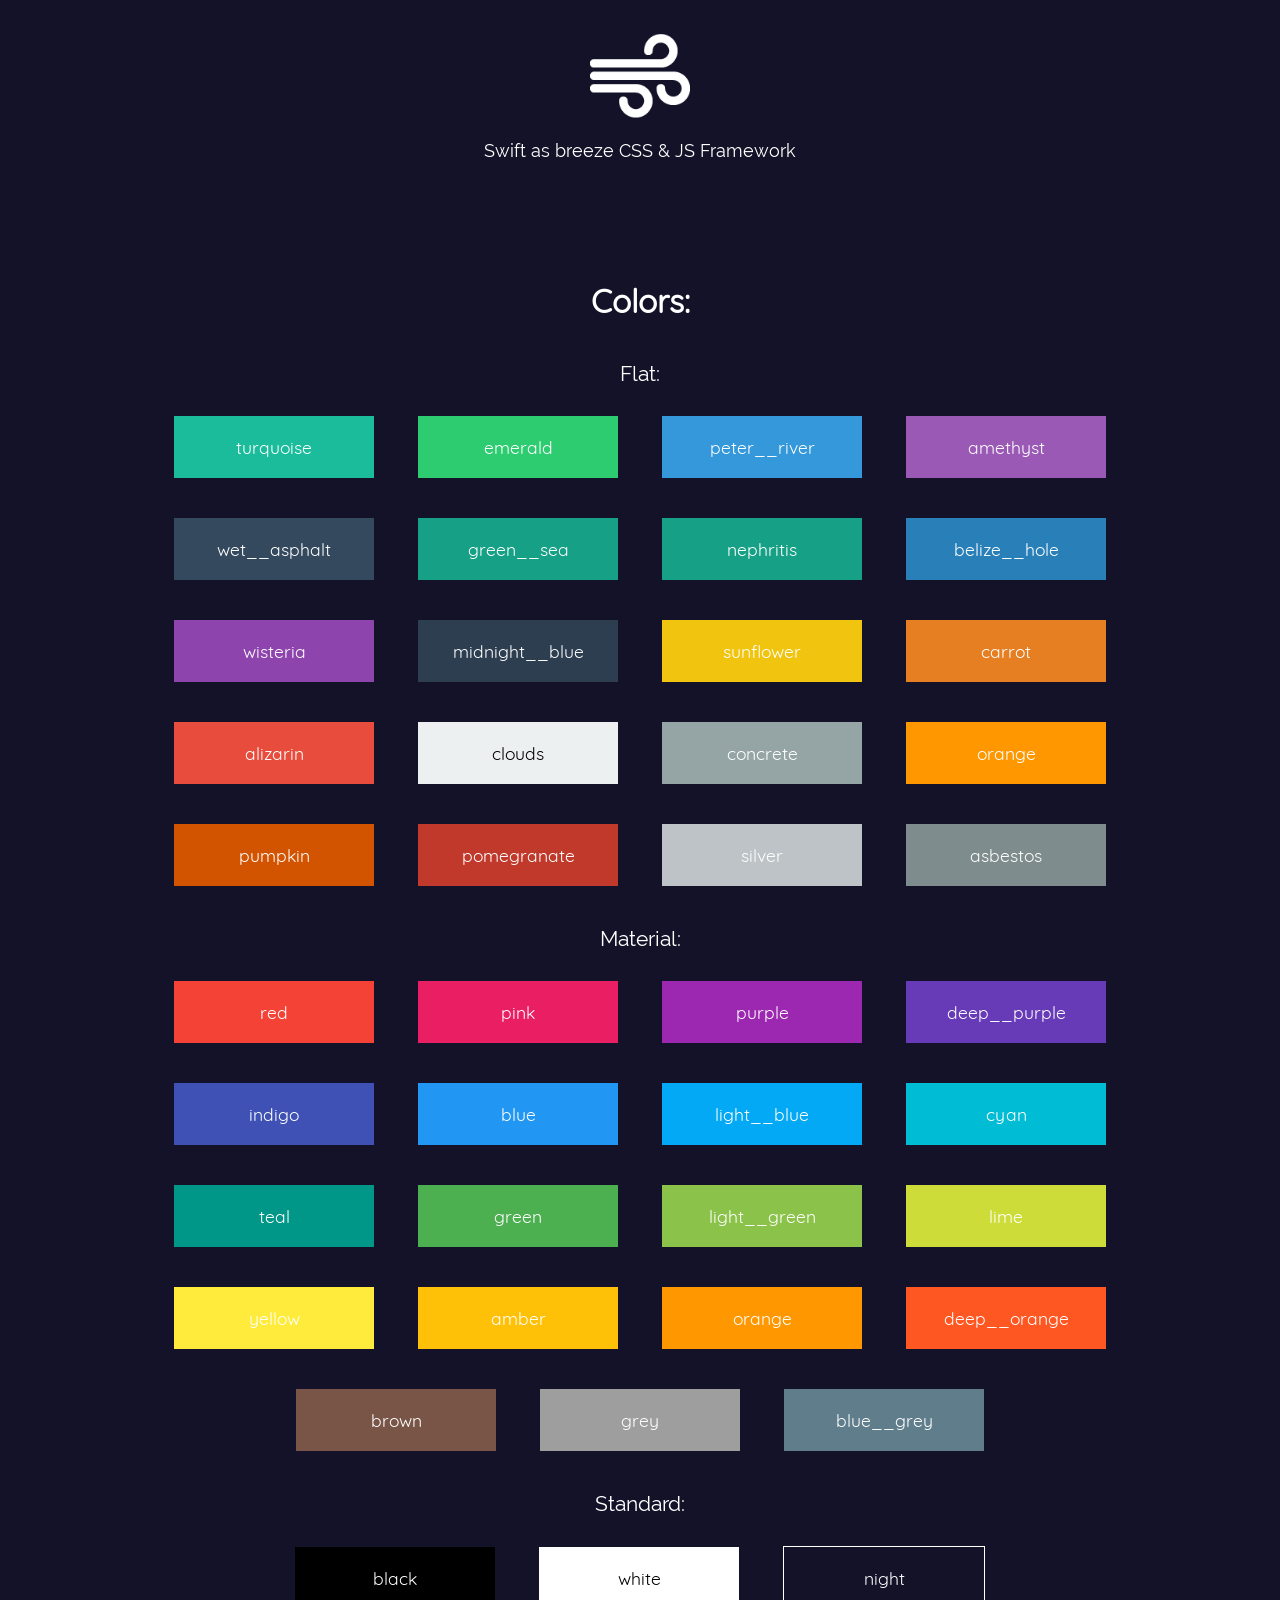
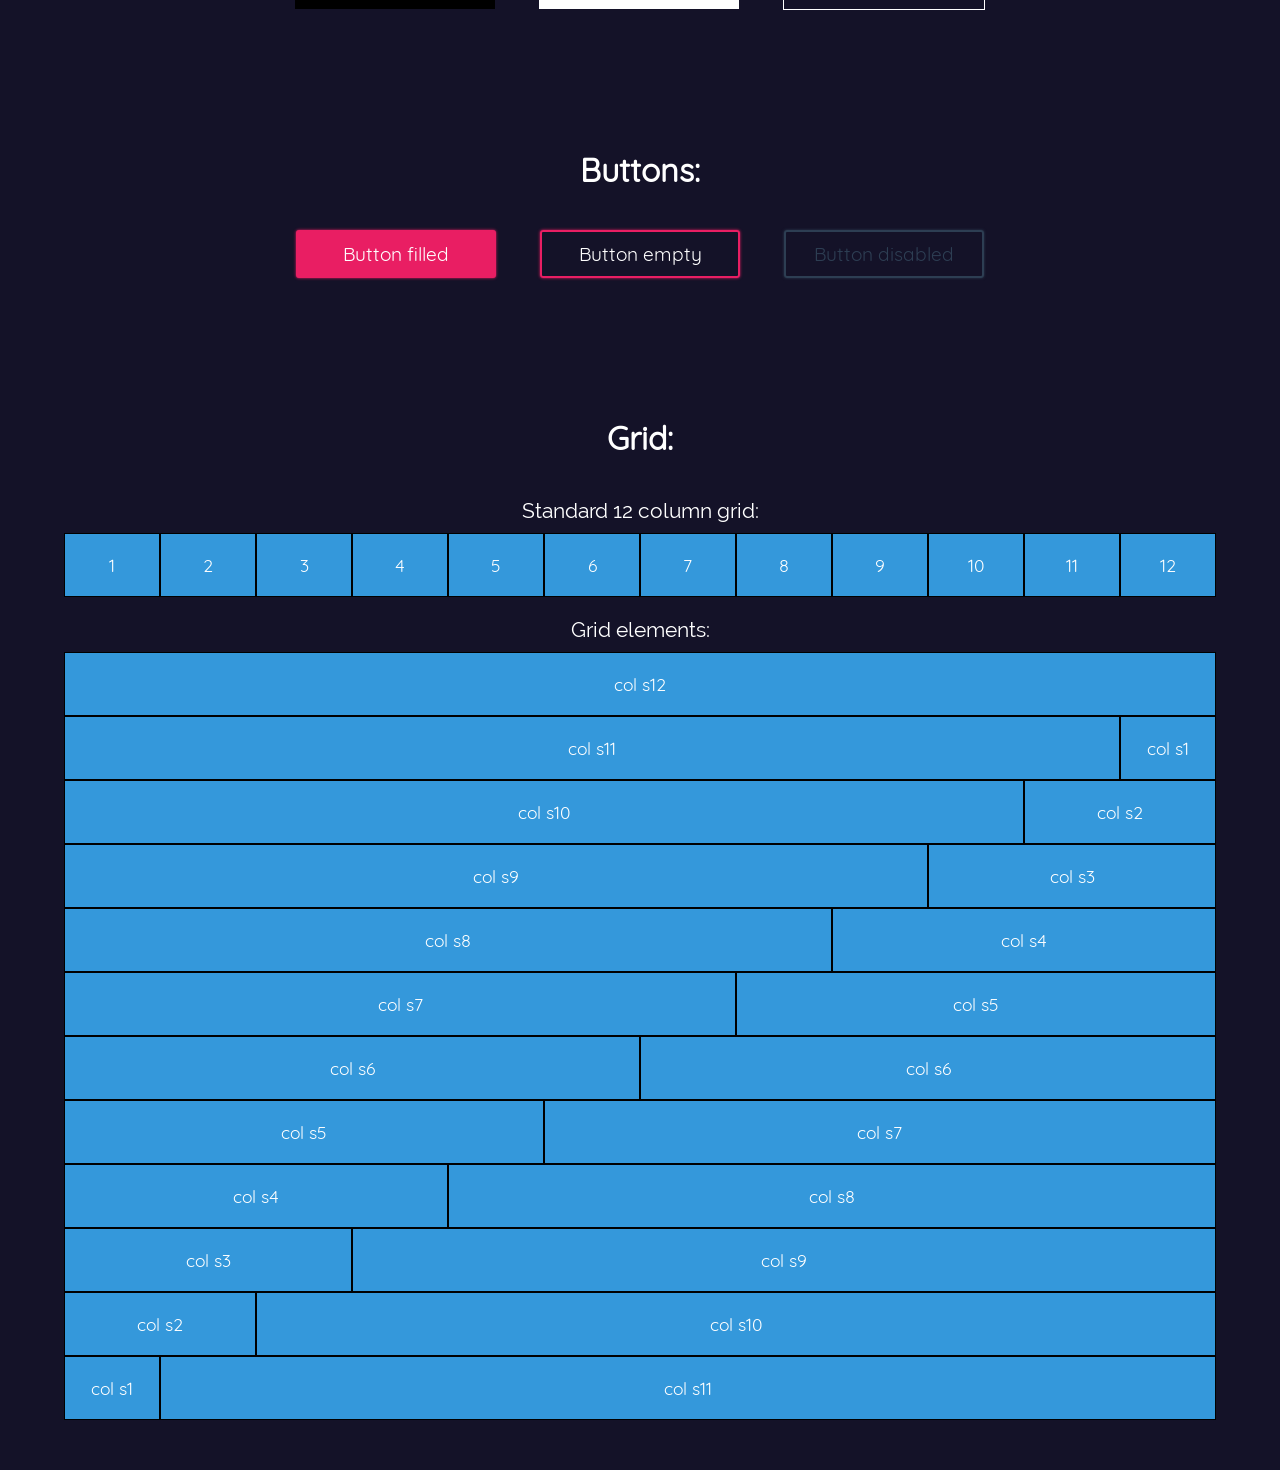
==== index.html @ bb144172 "#24 GH Pahe fix 3" ====
<html lang="pl">
    <head>
        <title>Breeze CSS Framework</title>
        <meta charset="utf-8"/>
        <link rel="stylesheet" href="main.css">
        <meta name="viewport" content="width=device-width, initial-scale=1.0"/>
        
        <link rel="shortcut icon" type="image/png" href="breeze.png"/>
	</head>
    <body>
        <div class="container__small">
            <img src="breeze.png">
            <!-- <h2>Breeze</h2> -->
            <h3>Swift as breeze CSS & JS Framework</h3>
        </div>

        <div class="container__wide">
            <h1>Colors:</h1>

            <h2>Flat:</h2>
            <div class="container__inline turquoise"><p>turquoise</p></div>
            <div class="container__inline emerald"><p>emerald</p></div>
            <div class="container__inline peter__river"><p>peter__river</p></div>
            <div class="container__inline amethyst"><p>amethyst</p></div>
            <div class="container__inline wet__asphalt"><p>wet__asphalt</p></div>
            <div class="container__inline green__sea"><p>green__sea</p></div>
            <div class="container__inline nephritis"><p>nephritis</p></div>
            <div class="container__inline belize__hole"><p>belize__hole</p></div>
            <div class="container__inline wisteria"><p>wisteria</p></div>
            <div class="container__inline midnight__blue"><p>midnight__blue</p></div>
            <div class="container__inline sunflower"><p>sunflower</p></div>
            <div class="container__inline carrot"><p>carrot</p></div>
            <div class="container__inline alizarin"><p>alizarin</p></div>
            <div class="container__inline clouds"><p>clouds</p></div>
            <div class="container__inline concrete"><p>concrete</p></div>
            <div class="container__inline orange"><p>orange</p></div>
            <div class="container__inline pumpkin"><p>pumpkin</p></div>
            <div class="container__inline pomegranate"><p>pomegranate</p></div>
            <div class="container__inline silver"><p>silver</p></div>
            <div class="container__inline asbestos"><p>asbestos</p></div>

            <h2>Material:</h2>
            <div class="container__inline red"><p>red</p></div>
            <div class="container__inline pink"><p>pink</p></div>
            <div class="container__inline purple"><p>purple</p></div>
            <div class="container__inline deep__purple"><p>deep__purple</p></div>
            <div class="container__inline indigo"><p>indigo</p></div>
            <div class="container__inline blue"><p>blue</p></div>
            <div class="container__inline light__blue"><p>light__blue</p></div>
            <div class="container__inline cyan"><p>cyan</p></div>
            <div class="container__inline teal"><p>teal</p></div>
            <div class="container__inline green"><p>green</p></div>
            <div class="container__inline light__green"><p>light__green</p></div>
            <div class="container__inline lime"><p>lime</p></div>
            <div class="container__inline yellow"><p>yellow</p></div>
            <div class="container__inline amber"><p>amber</p></div>
            <div class="container__inline orange"><p>orange</p></div>
            <div class="container__inline deep__orange"><p>deep__orange</p></div>
            <div class="container__inline brown"><p>brown</p></div>
            <div class="container__inline grey"><p>grey</p></div>
            <div class="container__inline blue__grey"><p>blue__grey</p></div>

            <h2>Standard:</h2>
            <div class="container__inline black"><p>black</p></div>
            <div class="container__inline white"><p>white</p></div>
            <div class="container__inline night"><p>night</p></div>
        </div>

        <div class="container__wide">
            <h1>Buttons:</h1>

            <div class="container__inline"><a class="button filled">Button filled</a></div>
            <div class="container__inline"><a class="button empty">Button empty</a></div>
            <div class="container__inline"><a class="button disabled">Button disabled</a></div>
        </div>

        <div class="container__wide">
            <h1>Grid:</h1>

            <h2>Standard 12 column grid:</h2>

            <div class="grid row">
                <div class="col s1"><p>1</p></div>
                <div class="col s1"><p>2</p></div>
                <div class="col s1"><p>3</p></div>
                <div class="col s1"><p>4</p></div>
                <div class="col s1"><p>5</p></div>
                <div class="col s1"><p>6</p></div>
                <div class="col s1"><p>7</p></div>
                <div class="col s1"><p>8</p></div>
                <div class="col s1"><p>9</p></div>
                <div class="col s1"><p>10</p></div>
                <div class="col s1"><p>11</p></div>
                <div class="col s1"><p>12</p></div>
            </div>

            <h2>Grid elements:</h2>
            <div class="grid row">
                <div class="col s12"><p>col s12</p></div>
            </div>
            <div class="grid row">
                <div class="col s11"><p>col s11</p></div>
                <div class="col s1"><p>col s1</p></div>
            </div>
            <div class="grid row">
                <div class="col s10"><p>col s10</p></div>
                <div class="col s2"><p>col s2</p></div>
            </div>
            <div class="grid row">
                <div class="col s9"><p>col s9</p></div>
                <div class="col s3"><p>col s3</p></div>
            </div>
            <div class="grid row">
                <div class="col s8"><p>col s8</p></div>
                <div class="col s4"><p>col s4</p></div>
            </div>
            <div class="grid row">
                <div class="col s7"><p>col s7</p></div>
                <div class="col s5"><p>col s5</p></div>
            </div>
            <div class="grid row">
                <div class="col s6"><p>col s6</p></div>
                <div class="col s6"><p>col s6</p></div>
            </div>
            <div class="grid row">
                <div class="col s5"><p>col s5</p></div>
                <div class="col s7"><p>col s7</p></div>
            </div>
            <div class="grid row">
                <div class="col s4"><p>col s4</p></div>
                <div class="col s8"><p>col s8</p></div>
            </div>
            <div class="grid row">
                <div class="col s3"><p>col s3</p></div>
                <div class="col s9"><p>col s9</p></div>
            </div>
            <div class="grid row">
                <div class="col s2"><p>col s2</p></div>
                <div class="col s10"><p>col s10</p></div>
            </div>
            <div class="grid row">
                <div class="col s1"><p>col s1</p></div>
                <div class="col s11"><p>col s11</p></div>
            </div>
        </div>
    </body>
</html>
---- main.css ----
*{top:0;left:0;margin:0;padding:0}.turquoise{background-color:#1abc9c !important}.emerald{background-color:#2ecc71 !important}.peter__river{background-color:#3498db !important}.amethyst{background-color:#9b59b6 !important}.wet__asphalt{background-color:#34495e !important}.green__sea{background-color:#16a085 !important}.nephritis{background-color:#16a085 !important}.belize__hole{background-color:#2980b9 !important}.wisteria{background-color:#8e44ad !important}.midnight__blue{background-color:#2c3e50 !important}.sunflower{background-color:#f1c40f !important}.carrot{background-color:#e67e22 !important}.alizarin{background-color:#e74c3c !important}.clouds{background-color:#ecf0f1 !important}.concrete{background-color:#95a5a6 !important}.orange{background-color:#f39c12 !important}.pumpkin{background-color:#d35400 !important}.pomegranate{background-color:#c0392b !important}.silver{background-color:#bdc3c7 !important}.asbestos{background-color:#7f8c8d !important}.red{background-color:#f44336 !important}.pink{background-color:#E91E63 !important}.purple{background-color:#9C27B0 !important}.deep__purple{background-color:#673AB7 !important}.indigo{background-color:#3F51B5 !important}.blue{background-color:#2196F3 !important}.light__blue{background-color:#03A9F4 !important}.cyan{background-color:#00BCD4 !important}.teal{background-color:#009688 !important}.green{background-color:#4CAF50 !important}.light__green{background-color:#8BC34A !important}.lime{background-color:#CDDC39 !important}.yellow{background-color:#FFEB3B !important}.amber{background-color:#FFC107 !important}.orange{background-color:#FF9800 !important}.deep__orange{background-color:#FF5722 !important}.brown{background-color:#795548 !important}.grey{background-color:#9E9E9E !important}.blue__grey{background-color:#607D8B !important}.black{background-color:#000 !important}.white{background-color:#fff !important}.night{background-color:#141228 !important}@font-face{font-family:'Raleway';src:url("../fonts/Raleway-Regular.ttf") format("truetype");font-weight:normal;font-style:normal}@font-face{font-family:'Quicksand';src:url("../fonts/Quicksand-Regular.ttf") format("truetype");font-weight:normal;font-style:normal}.button{display:block;width:auto;padding:10px 25px;color:#fff;border-radius:3px;font-size:1.2em;text-decoration:none;transition:.3s ease-in-out}.filled{border:2px solid #E91E63;box-shadow:0 0 3px #E91E63;background-color:#E91E63;color:#fff}.filled:hover{transition:.3s ease-in-out;background-color:transparent;cursor:pointer}.empty{border:2px solid #E91E63;box-shadow:0 0 3px #E91E63;background-color:transparent}.empty:hover{transition:.3s ease-in-out;color:#fff;background-color:#E91E63;cursor:pointer}.disabled{color:#34495e;box-shadow:0 0 3px #34495e;border:2px solid #34495e;cursor:default;opacity:.8}input[type="text"]{font-family:'Quicksand', sans-serif;font-size:1em;width:45%;height:50px;border:2px solid #cfd9db;border-radius:7px;padding:12px 20px;margin-bottom:15px;float:left}input[type="email"]{font-family:'Quicksand', sans-serif;font-size:1em;width:52%;height:50px;border:2px solid #cfd9db;border-radius:7px;padding:12px 20px;margin-bottom:15px;float:right}input[type="submit"]{width:30%;height:45px;font-family:'Pacifico', cursive;font-size:1em;font-weight:100;background-color:#ECEFF1;border:2px solid #cfd9db;cursor:pointer;-webkit-border-radius:7px;border-radius:7px;margin-top:30px;color:#000;transition:all .5s}input[type="submit"]:hover,input[type="submit"]:focus{transition:all .5s;background-color:#000;color:#fff;border:2px solid #000;box-shadow:5px 5px 5px #d3d3d3}textarea{font-family:'Quicksand', sans-serif;font-size:1em;width:100%;height:250px;border:2px solid #cfd9db;border-radius:7px;resize:vertical;padding:12px 20px}input[type="text"]{font-family:'Quicksand', sans-serif;font-size:1em;width:45%;height:50px;border:2px solid #cfd9db;border-radius:7px;padding:12px 20px;margin-bottom:15px;float:left}input[type="email"]{font-family:'Quicksand', sans-serif;font-size:1em;width:52%;height:50px;border:2px solid #cfd9db;border-radius:7px;padding:12px 20px;margin-bottom:15px;float:right}input[type="submit"]{width:30%;height:45px;font-family:'Pacifico', cursive;font-size:1em;font-weight:100;background-color:#ECEFF1;border:2px solid #cfd9db;cursor:pointer;-webkit-border-radius:7px;border-radius:7px;margin-top:30px;color:#000;transition:all .5s}input[type="submit"]:hover,input[type="submit"]:focus{transition:all .5s;background-color:#000;color:#fff;border:2px solid #000;box-shadow:5px 5px 5px #d3d3d3}textarea{font-family:'Quicksand', sans-serif;font-size:1em;width:100%;height:250px;border:2px solid #cfd9db;border-radius:7px;resize:vertical;padding:12px 20px}h1{font-family:"Quicksand",sans-serif;text-align:center !important;padding:70px 0 20px 0;color:#fff}h1.left{text-align:left}h1.right{text-align:right}.grid{width:100%;margin-left:auto;margin-right:auto;height:auto;display:flex;justify-content:center;flex-wrap:nowrap;align-items:center;overflow:hidden}.grid.row{flex-direction:row}.grid.column{flex-direction:column}.col{background-color:#3498db}.col.s12{width:99.99%}.col.s11{width:91.6666%}.col.s10{width:83.3333%}.col.s9{width:75%}.col.s8{width:66.6666%}.col.s7{width:58.3333%}.col.s6{width:50%}.col.s5{width:41.6666%}.col.s4{width:33.3333%}.col.s3{width:25%}.col.s2{width:16.6666%}.col.s1{width:8.3333%}.center-hor{justify-content:center}.center-ver{align-items:center}.container__wide{width:90%;height:auto;margin:50px auto 50px auto;text-align:center}.container__medium{width:60%;height:auto;margin-left:auto;margin-right:auto}.container__small{width:30%;height:auto;margin:30px auto 30px auto}body{background-color:#141228}h2{font-family:"Raleway",sans-serif;font-size:1.3em;text-align:center;font-weight:100;color:#fff;padding-top:20px;padding-bottom:10px}h3{font-family:"Raleway",sans-serif;font-size:1.1em;text-align:center;font-weight:100;color:#fff;padding-top:10px}p{font-family:"Quicksand",sans-serif;font-size:1.1em;text-align:center;font-weight:100;color:#fff;border:1px solid #000;padding:20px}a{font-family:"Quicksand",sans-serif;font-size:1.1em;text-align:center;font-weight:100}.container__inline{display:inline-block;width:200px;margin:20px}.container__inline p{border:none}.white p,.clouds p{color:#000 !important}.night{border:1px solid #fff}img{display:block;width:100px;height:100px;margin:0 auto 0 auto}
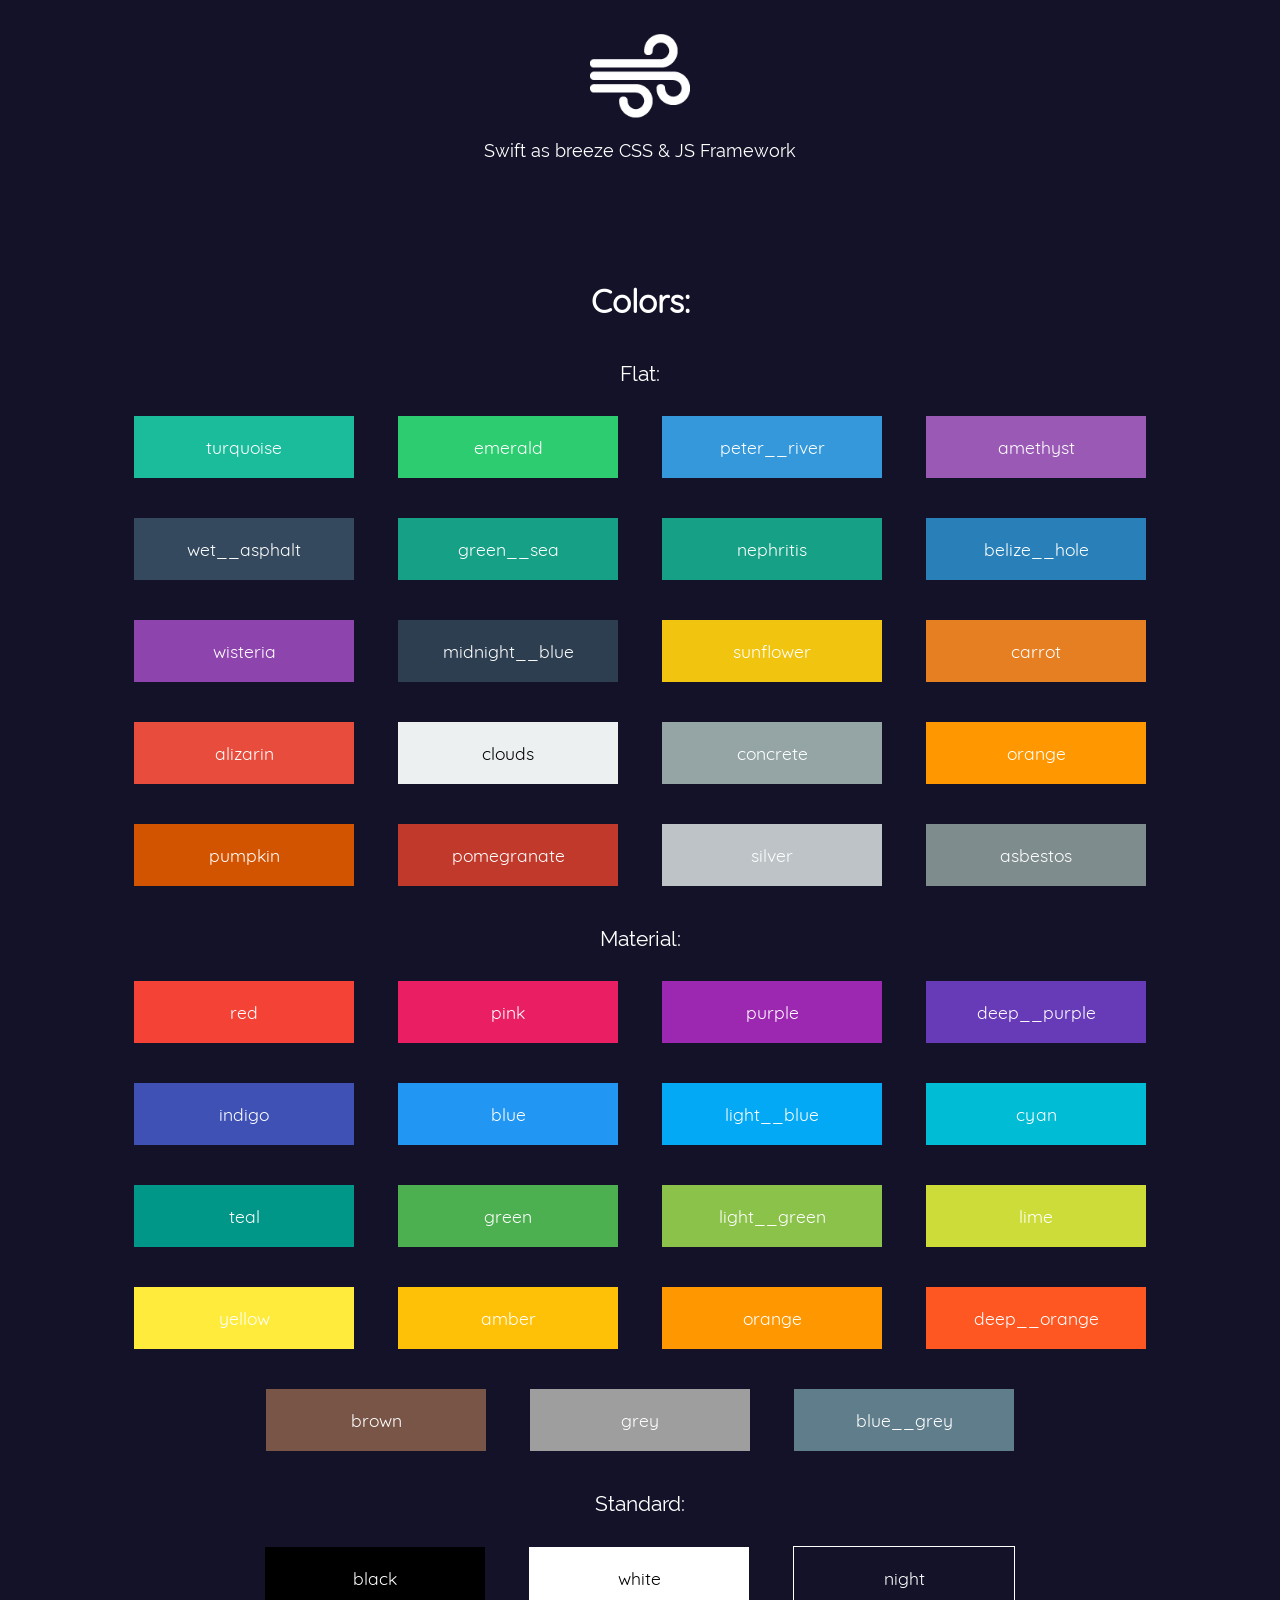
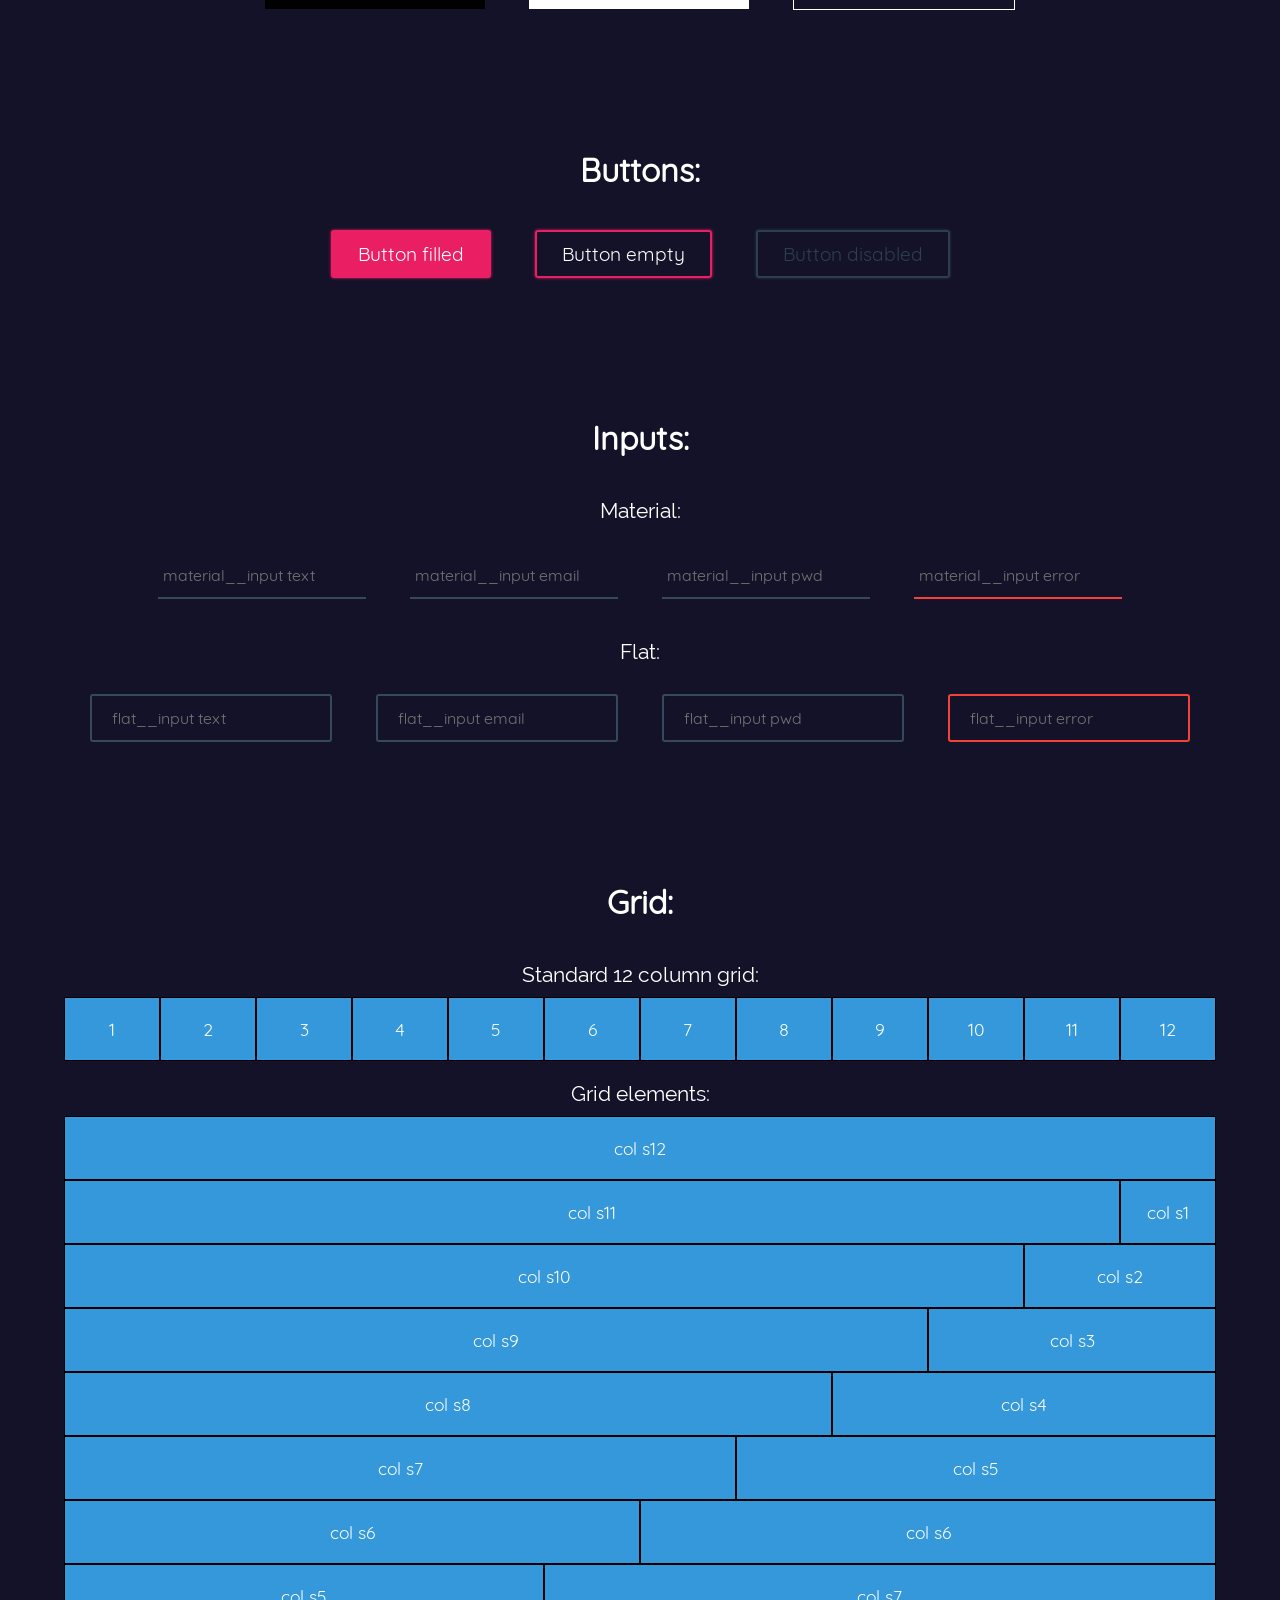
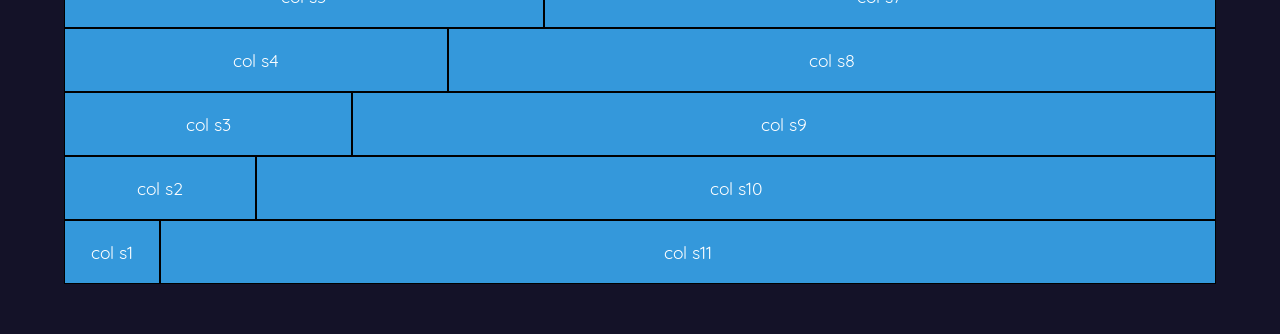
==== commit b2fb05b4: "#31 Added inputs v1" ====
--- a/index.html
+++ b/index.html
@@ -69,9 +69,27 @@
         <div class="container__wide">
             <h1>Buttons:</h1>
 
-            <div class="container__inline"><a class="button filled">Button filled</a></div>
-            <div class="container__inline"><a class="button empty">Button empty</a></div>
-            <div class="container__inline"><a class="button disabled">Button disabled</a></div>
+            <div class="container__inline auto"><a class="button filled">Button filled</a></div>
+            <div class="container__inline auto"><a class="button empty">Button empty</a></div>
+            <div class="container__inline auto"><a class="button disabled">Button disabled</a></div>
+        </div>
+
+        <div class="container__wide">
+            <h1>Inputs:</h1>
+
+            <h2>Material:</h2>
+            <div class="container__inline auto"><input type="text" class="material__input" placeholder="material__input text"></div>
+            <div class="container__inline auto"><input type="email" class="material__input" placeholder="material__input email"></div>
+            <div class="container__inline auto"><input type="password" class="material__input" placeholder="material__input pwd"></div>
+
+            <div class="container__inline auto"><input type="text" class="material__input input__error" placeholder="material__input error"></div>
+
+            <h2>Flat:</h2>
+            <div class="container__inline auto"><input type="text" class="flat__input" placeholder="flat__input text"></div>
+            <div class="container__inline auto"><input type="email" class="flat__input" placeholder="flat__input email"></div>
+            <div class="container__inline auto"><input type="password" class="flat__input" placeholder="flat__input pwd"></div>
+
+            <div class="container__inline auto"><input type="text" class="flat__input input__error" placeholder="flat__input error"></div>
         </div>
 
         <div class="container__wide">
--- a/main.css
+++ b/main.css
@@ -1 +1 @@
-*{top:0;left:0;margin:0;padding:0}.turquoise{background-color:#1abc9c !important}.emerald{background-color:#2ecc71 !important}.peter__river{background-color:#3498db !important}.amethyst{background-color:#9b59b6 !important}.wet__asphalt{background-color:#34495e !important}.green__sea{background-color:#16a085 !important}.nephritis{background-color:#16a085 !important}.belize__hole{background-color:#2980b9 !important}.wisteria{background-color:#8e44ad !important}.midnight__blue{background-color:#2c3e50 !important}.sunflower{background-color:#f1c40f !important}.carrot{background-color:#e67e22 !important}.alizarin{background-color:#e74c3c !important}.clouds{background-color:#ecf0f1 !important}.concrete{background-color:#95a5a6 !important}.orange{background-color:#f39c12 !important}.pumpkin{background-color:#d35400 !important}.pomegranate{background-color:#c0392b !important}.silver{background-color:#bdc3c7 !important}.asbestos{background-color:#7f8c8d !important}.red{background-color:#f44336 !important}.pink{background-color:#E91E63 !important}.purple{background-color:#9C27B0 !important}.deep__purple{background-color:#673AB7 !important}.indigo{background-color:#3F51B5 !important}.blue{background-color:#2196F3 !important}.light__blue{background-color:#03A9F4 !important}.cyan{background-color:#00BCD4 !important}.teal{background-color:#009688 !important}.green{background-color:#4CAF50 !important}.light__green{background-color:#8BC34A !important}.lime{background-color:#CDDC39 !important}.yellow{background-color:#FFEB3B !important}.amber{background-color:#FFC107 !important}.orange{background-color:#FF9800 !important}.deep__orange{background-color:#FF5722 !important}.brown{background-color:#795548 !important}.grey{background-color:#9E9E9E !important}.blue__grey{background-color:#607D8B !important}.black{background-color:#000 !important}.white{background-color:#fff !important}.night{background-color:#141228 !important}@font-face{font-family:'Raleway';src:url("../fonts/Raleway-Regular.ttf") format("truetype");font-weight:normal;font-style:normal}@font-face{font-family:'Quicksand';src:url("../fonts/Quicksand-Regular.ttf") format("truetype");font-weight:normal;font-style:normal}.button{display:block;width:auto;padding:10px 25px;color:#fff;border-radius:3px;font-size:1.2em;text-decoration:none;transition:.3s ease-in-out}.filled{border:2px solid #E91E63;box-shadow:0 0 3px #E91E63;background-color:#E91E63;color:#fff}.filled:hover{transition:.3s ease-in-out;background-color:transparent;cursor:pointer}.empty{border:2px solid #E91E63;box-shadow:0 0 3px #E91E63;background-color:transparent}.empty:hover{transition:.3s ease-in-out;color:#fff;background-color:#E91E63;cursor:pointer}.disabled{color:#34495e;box-shadow:0 0 3px #34495e;border:2px solid #34495e;cursor:default;opacity:.8}input[type="text"]{font-family:'Quicksand', sans-serif;font-size:1em;width:45%;height:50px;border:2px solid #cfd9db;border-radius:7px;padding:12px 20px;margin-bottom:15px;float:left}input[type="email"]{font-family:'Quicksand', sans-serif;font-size:1em;width:52%;height:50px;border:2px solid #cfd9db;border-radius:7px;padding:12px 20px;margin-bottom:15px;float:right}input[type="submit"]{width:30%;height:45px;font-family:'Pacifico', cursive;font-size:1em;font-weight:100;background-color:#ECEFF1;border:2px solid #cfd9db;cursor:pointer;-webkit-border-radius:7px;border-radius:7px;margin-top:30px;color:#000;transition:all .5s}input[type="submit"]:hover,input[type="submit"]:focus{transition:all .5s;background-color:#000;color:#fff;border:2px solid #000;box-shadow:5px 5px 5px #d3d3d3}textarea{font-family:'Quicksand', sans-serif;font-size:1em;width:100%;height:250px;border:2px solid #cfd9db;border-radius:7px;resize:vertical;padding:12px 20px}input[type="text"]{font-family:'Quicksand', sans-serif;font-size:1em;width:45%;height:50px;border:2px solid #cfd9db;border-radius:7px;padding:12px 20px;margin-bottom:15px;float:left}input[type="email"]{font-family:'Quicksand', sans-serif;font-size:1em;width:52%;height:50px;border:2px solid #cfd9db;border-radius:7px;padding:12px 20px;margin-bottom:15px;float:right}input[type="submit"]{width:30%;height:45px;font-family:'Pacifico', cursive;font-size:1em;font-weight:100;background-color:#ECEFF1;border:2px solid #cfd9db;cursor:pointer;-webkit-border-radius:7px;border-radius:7px;margin-top:30px;color:#000;transition:all .5s}input[type="submit"]:hover,input[type="submit"]:focus{transition:all .5s;background-color:#000;color:#fff;border:2px solid #000;box-shadow:5px 5px 5px #d3d3d3}textarea{font-family:'Quicksand', sans-serif;font-size:1em;width:100%;height:250px;border:2px solid #cfd9db;border-radius:7px;resize:vertical;padding:12px 20px}h1{font-family:"Quicksand",sans-serif;text-align:center !important;padding:70px 0 20px 0;color:#fff}h1.left{text-align:left}h1.right{text-align:right}.grid{width:100%;margin-left:auto;margin-right:auto;height:auto;display:flex;justify-content:center;flex-wrap:nowrap;align-items:center;overflow:hidden}.grid.row{flex-direction:row}.grid.column{flex-direction:column}.col{background-color:#3498db}.col.s12{width:99.99%}.col.s11{width:91.6666%}.col.s10{width:83.3333%}.col.s9{width:75%}.col.s8{width:66.6666%}.col.s7{width:58.3333%}.col.s6{width:50%}.col.s5{width:41.6666%}.col.s4{width:33.3333%}.col.s3{width:25%}.col.s2{width:16.6666%}.col.s1{width:8.3333%}.center-hor{justify-content:center}.center-ver{align-items:center}.container__wide{width:90%;height:auto;margin:50px auto 50px auto;text-align:center}.container__medium{width:60%;height:auto;margin-left:auto;margin-right:auto}.container__small{width:30%;height:auto;margin:30px auto 30px auto}body{background-color:#141228}h2{font-family:"Raleway",sans-serif;font-size:1.3em;text-align:center;font-weight:100;color:#fff;padding-top:20px;padding-bottom:10px}h3{font-family:"Raleway",sans-serif;font-size:1.1em;text-align:center;font-weight:100;color:#fff;padding-top:10px}p{font-family:"Quicksand",sans-serif;font-size:1.1em;text-align:center;font-weight:100;color:#fff;border:1px solid #000;padding:20px}a{font-family:"Quicksand",sans-serif;font-size:1.1em;text-align:center;font-weight:100}.container__inline{display:inline-block;width:200px;margin:20px}.container__inline p{border:none}.white p,.clouds p{color:#000 !important}.night{border:1px solid #fff}img{display:block;width:100px;height:100px;margin:0 auto 0 auto}
+*{top:0;left:0;margin:0;padding:0}.turquoise{background-color:#1abc9c !important}.emerald{background-color:#2ecc71 !important}.peter__river{background-color:#3498db !important}.amethyst{background-color:#9b59b6 !important}.wet__asphalt{background-color:#34495e !important}.green__sea{background-color:#16a085 !important}.nephritis{background-color:#16a085 !important}.belize__hole{background-color:#2980b9 !important}.wisteria{background-color:#8e44ad !important}.midnight__blue{background-color:#2c3e50 !important}.sunflower{background-color:#f1c40f !important}.carrot{background-color:#e67e22 !important}.alizarin{background-color:#e74c3c !important}.clouds{background-color:#ecf0f1 !important}.concrete{background-color:#95a5a6 !important}.orange{background-color:#f39c12 !important}.pumpkin{background-color:#d35400 !important}.pomegranate{background-color:#c0392b !important}.silver{background-color:#bdc3c7 !important}.asbestos{background-color:#7f8c8d !important}.red{background-color:#f44336 !important}.pink{background-color:#E91E63 !important}.purple{background-color:#9C27B0 !important}.deep__purple{background-color:#673AB7 !important}.indigo{background-color:#3F51B5 !important}.blue{background-color:#2196F3 !important}.light__blue{background-color:#03A9F4 !important}.cyan{background-color:#00BCD4 !important}.teal{background-color:#009688 !important}.green{background-color:#4CAF50 !important}.light__green{background-color:#8BC34A !important}.lime{background-color:#CDDC39 !important}.yellow{background-color:#FFEB3B !important}.amber{background-color:#FFC107 !important}.orange{background-color:#FF9800 !important}.deep__orange{background-color:#FF5722 !important}.brown{background-color:#795548 !important}.grey{background-color:#9E9E9E !important}.blue__grey{background-color:#607D8B !important}.black{background-color:#000 !important}.white{background-color:#fff !important}.night{background-color:#141228 !important}@font-face{font-family:'Raleway';src:url("../fonts/Raleway-Regular.ttf") format("truetype");font-weight:normal;font-style:normal}@font-face{font-family:'Quicksand';src:url("../fonts/Quicksand-Regular.ttf") format("truetype");font-weight:normal;font-style:normal}.button{display:block;width:auto;padding:10px 25px;color:#fff;border-radius:3px;font-size:1.2em;text-decoration:none;transition:.3s ease-in-out}.filled{border:2px solid #E91E63;box-shadow:0 0 3px #E91E63;background-color:#E91E63;color:#fff}.filled:hover{transition:.3s ease-in-out;background-color:transparent;cursor:pointer}.empty{border:2px solid #E91E63;box-shadow:0 0 3px #E91E63;background-color:transparent}.empty:hover{transition:.3s ease-in-out;color:#fff;background-color:#E91E63;cursor:pointer}.disabled{color:#34495e;box-shadow:0 0 3px #34495e;border:2px solid #34495e;cursor:default;opacity:.8}input[type="text"]{font-family:"Quicksand",sans-serif;font-size:1em;width:auto}input[type="text"].material__input{background-color:transparent;color:#fff;border:none;border-bottom:2px solid #34495e;padding:12px 5px;transition:.3s ease-in-out}input[type="text"].material__input:focus{transition:.3s ease-in-out;border-bottom:2px solid #E91E63}input[type="text"].material__input.input__error{border-bottom:2px solid #f44336}input[type="text"].flat__input{background-color:transparent;border-radius:3px;color:#fff;border:none;border:2px solid #34495e;padding:12px 20px;transition:.3s ease-in-out}input[type="text"].flat__input:focus{transition:.3s ease-in-out;border:2px solid #E91E63}input[type="text"].flat__input.input__error{border:2px solid #f44336}input[type="email"]{font-family:"Quicksand",sans-serif;font-size:1em;width:auto}input[type="email"].material__input{background-color:transparent;color:#fff;border:none;border-bottom:2px solid #34495e;padding:12px 5px;transition:.3s ease-in-out}input[type="email"].material__input:focus{transition:.3s ease-in-out;border-bottom:2px solid #E91E63}input[type="email"].material__input.input__error{border-bottom:2px solid #f44336}input[type="email"].flat__input{background-color:transparent;border-radius:3px;color:#fff;border:none;border:2px solid #34495e;padding:12px 20px;transition:.3s ease-in-out}input[type="email"].flat__input:focus{transition:.3s ease-in-out;border:2px solid #E91E63}input[type="email"].flat__input.input__error{border:2px solid #f44336}input[type="password"]{font-family:"Quicksand",sans-serif;font-size:1em;width:auto}input[type="password"].material__input{background-color:transparent;color:#fff;border:none;border-bottom:2px solid #34495e;padding:12px 5px;transition:.3s ease-in-out}input[type="password"].material__input:focus{transition:.3s ease-in-out;border-bottom:2px solid #E91E63}input[type="password"].material__input.input__error{border-bottom:2px solid #f44336}input[type="password"].flat__input{background-color:transparent;border-radius:3px;color:#fff;border:none;border:2px solid #34495e;padding:12px 20px;transition:.3s ease-in-out}input[type="password"].flat__input:focus{transition:.3s ease-in-out;border:2px solid #E91E63}input[type="password"].flat__input.input__error{border:2px solid #f44336}textarea{font-family:'Quicksand', sans-serif;font-size:1em;width:100%;height:250px;border:2px solid #cfd9db;border-radius:7px;resize:vertical;padding:12px 20px}input[type="submit"]{width:30%;height:45px;font-family:'Pacifico', cursive;font-size:1em;font-weight:100;background-color:#ECEFF1;border:2px solid #cfd9db;cursor:pointer;-webkit-border-radius:7px;border-radius:7px;margin-top:30px;color:#000;transition:all .5s}input[type="submit"]:hover,input[type="submit"]:focus{transition:all .5s;background-color:#000;color:#fff;border:2px solid #000;box-shadow:5px 5px 5px #d3d3d3}h1{font-family:"Quicksand",sans-serif;text-align:center !important;padding:70px 0 20px 0;color:#fff}h1.left{text-align:left}h1.right{text-align:right}.grid{width:100%;margin-left:auto;margin-right:auto;height:auto;display:flex;justify-content:center;flex-wrap:nowrap;align-items:center;overflow:hidden}.grid.row{flex-direction:row}.grid.column{flex-direction:column}.col{background-color:#3498db}.col.s12{width:99.99%}.col.s11{width:91.6666%}.col.s10{width:83.3333%}.col.s9{width:75%}.col.s8{width:66.6666%}.col.s7{width:58.3333%}.col.s6{width:50%}.col.s5{width:41.6666%}.col.s4{width:33.3333%}.col.s3{width:25%}.col.s2{width:16.6666%}.col.s1{width:8.3333%}.center-hor{justify-content:center}.center-ver{align-items:center}.container__wide{width:90%;height:auto;margin:50px auto 50px auto;text-align:center}.container__medium{width:60%;height:auto;margin-left:auto;margin-right:auto}.container__small{width:30%;height:auto;margin:30px auto 30px auto}body{background-color:#141228}h2{font-family:"Raleway",sans-serif;font-size:1.3em;text-align:center;font-weight:100;color:#fff;padding-top:20px;padding-bottom:10px}h3{font-family:"Raleway",sans-serif;font-size:1.1em;text-align:center;font-weight:100;color:#fff;padding-top:10px}p{font-family:"Quicksand",sans-serif;font-size:1.1em;text-align:center;font-weight:100;color:#fff;border:1px solid #000;padding:20px}a{font-family:"Quicksand",sans-serif;font-size:1.1em;text-align:center;font-weight:100}.container__inline{display:inline-block;width:220px;margin:20px}.container__inline.auto{width:auto !important}.container__inline p{border:none}.white p,.clouds p{color:#000 !important}.night{border:1px solid #fff}img{display:block;width:100px;height:100px;margin:0 auto 0 auto}
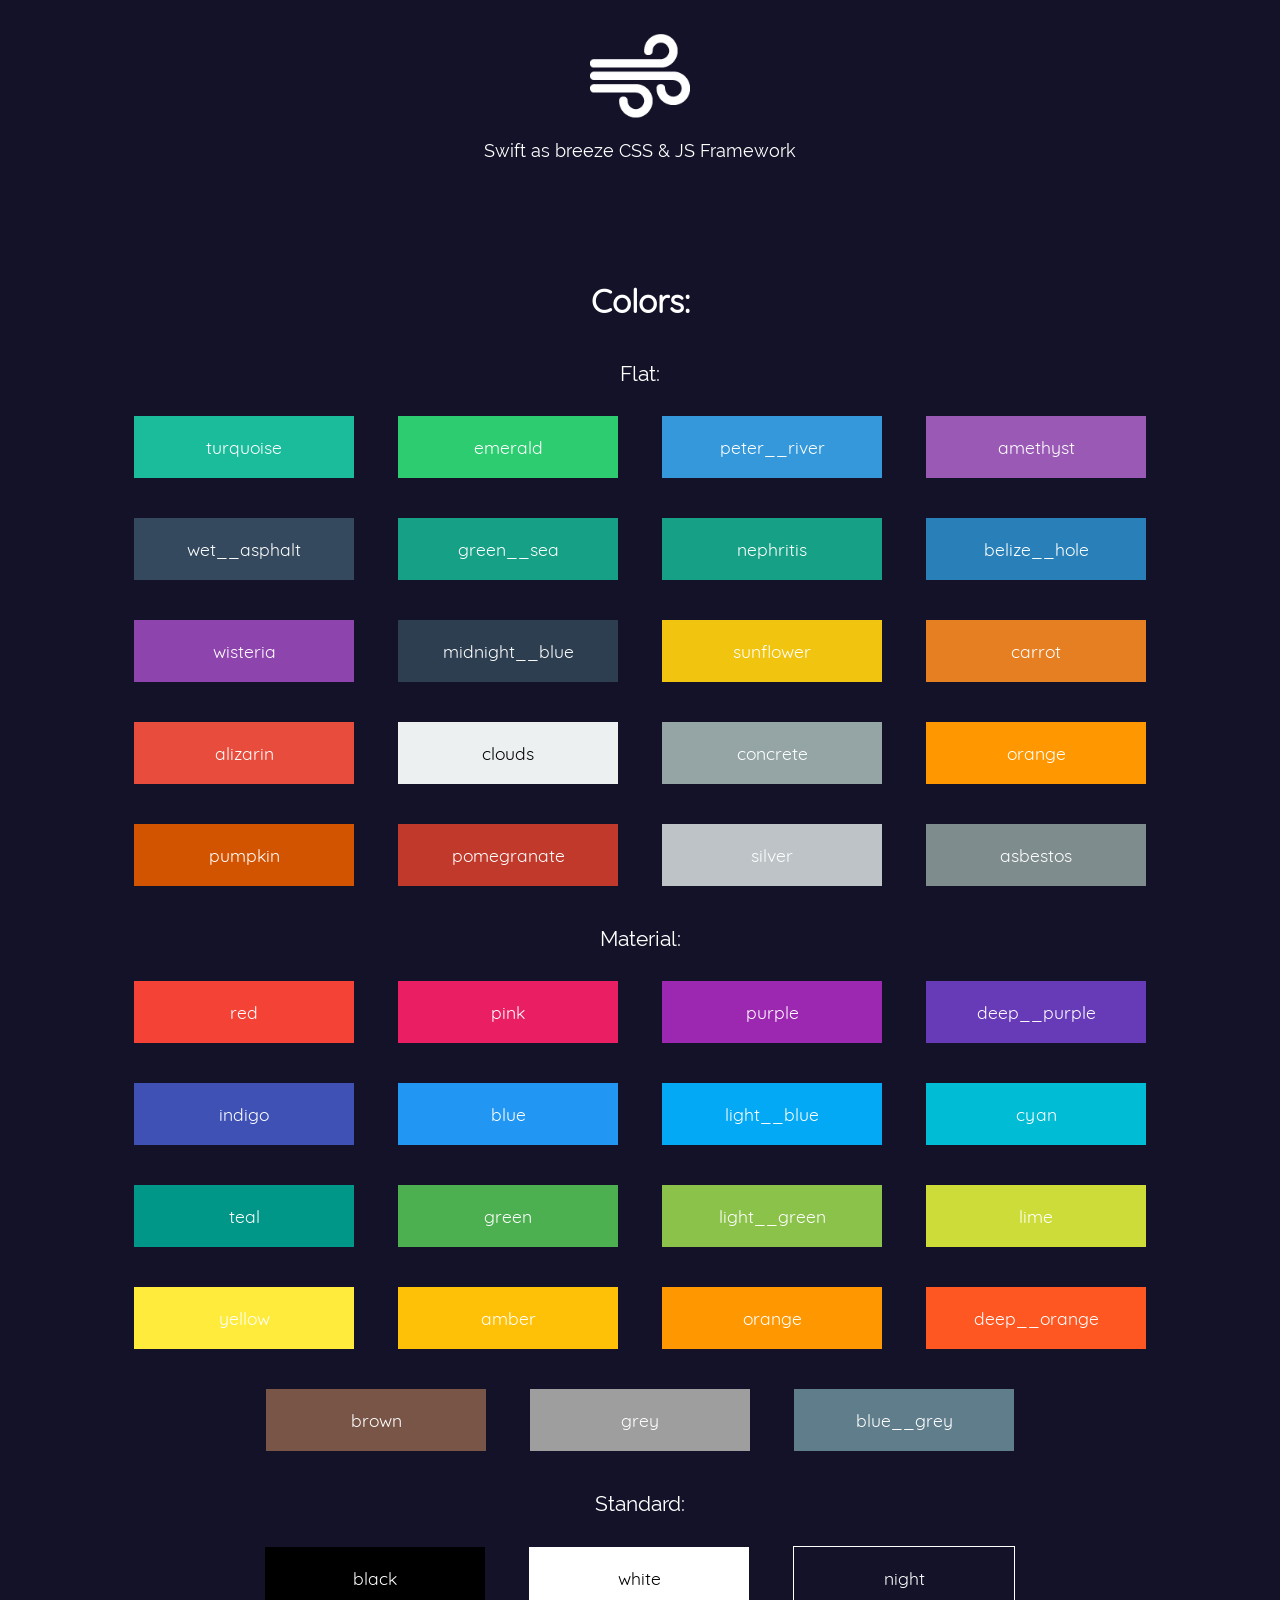
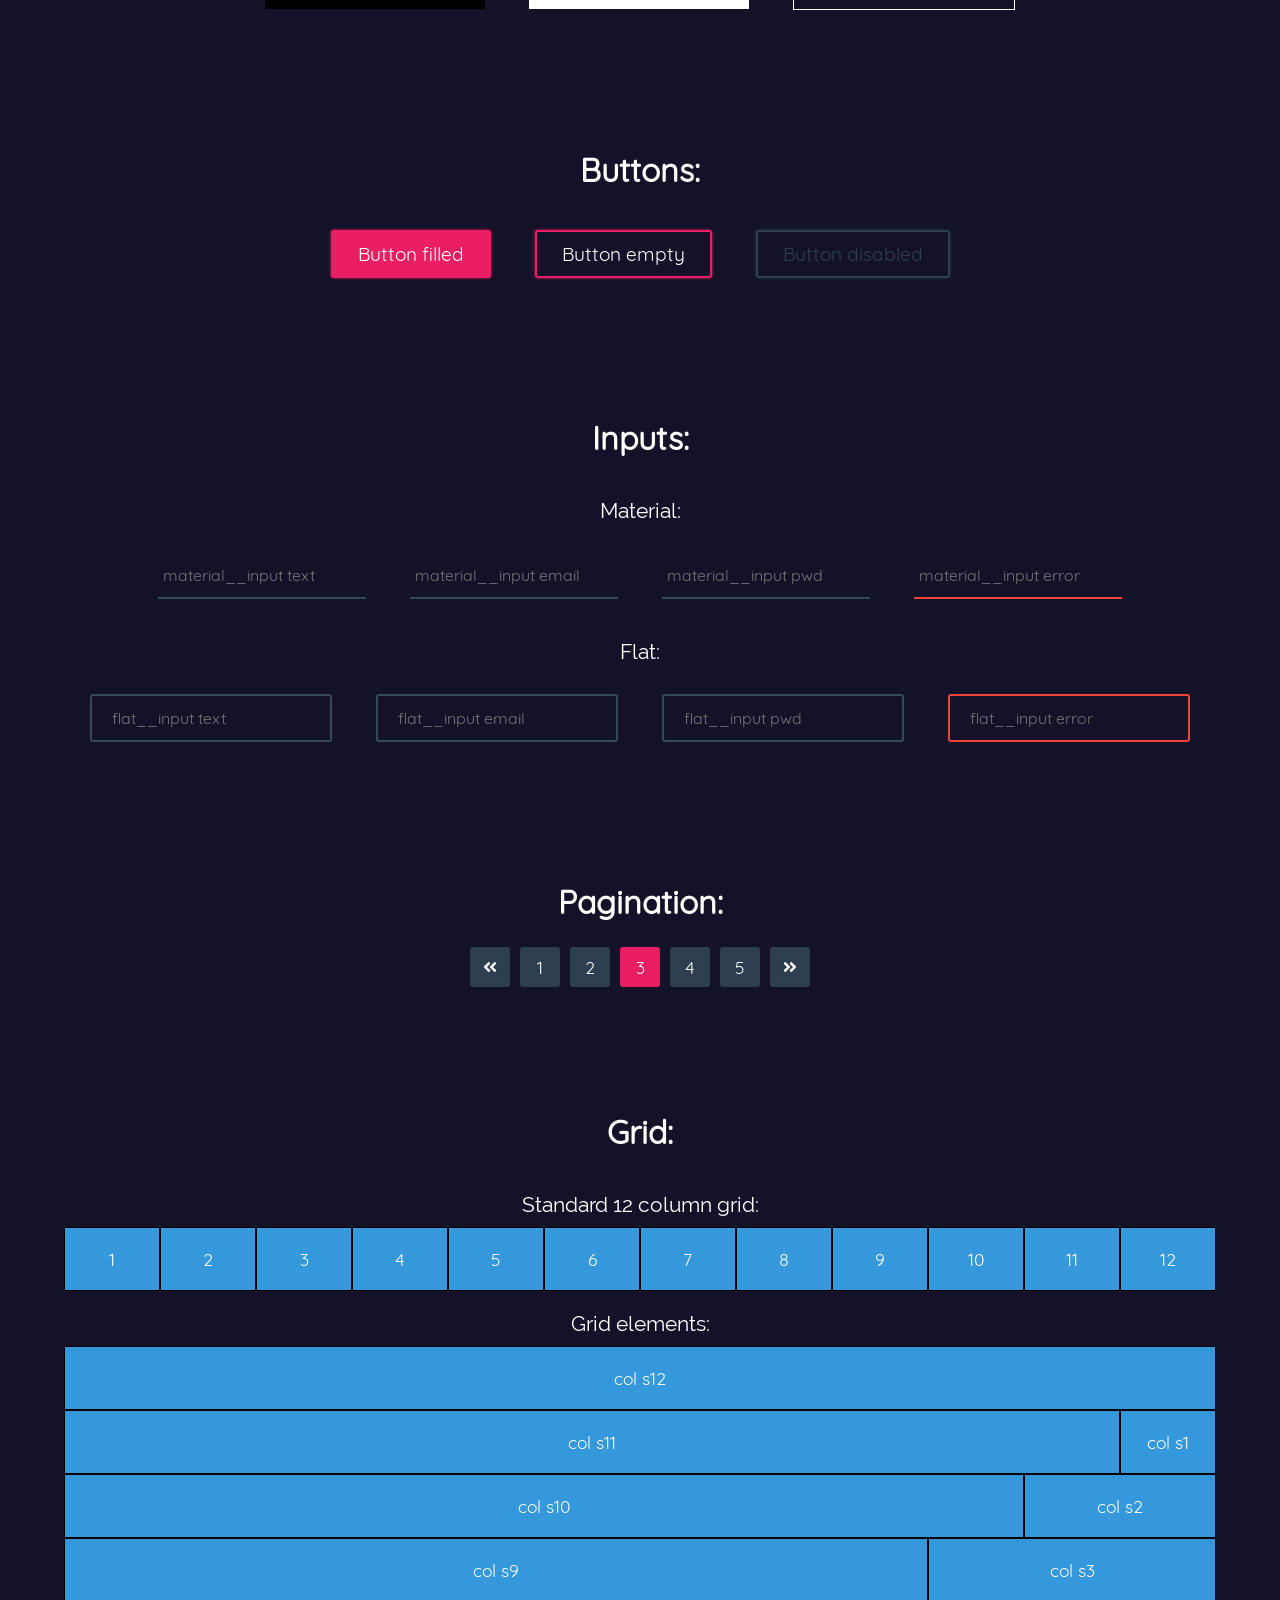
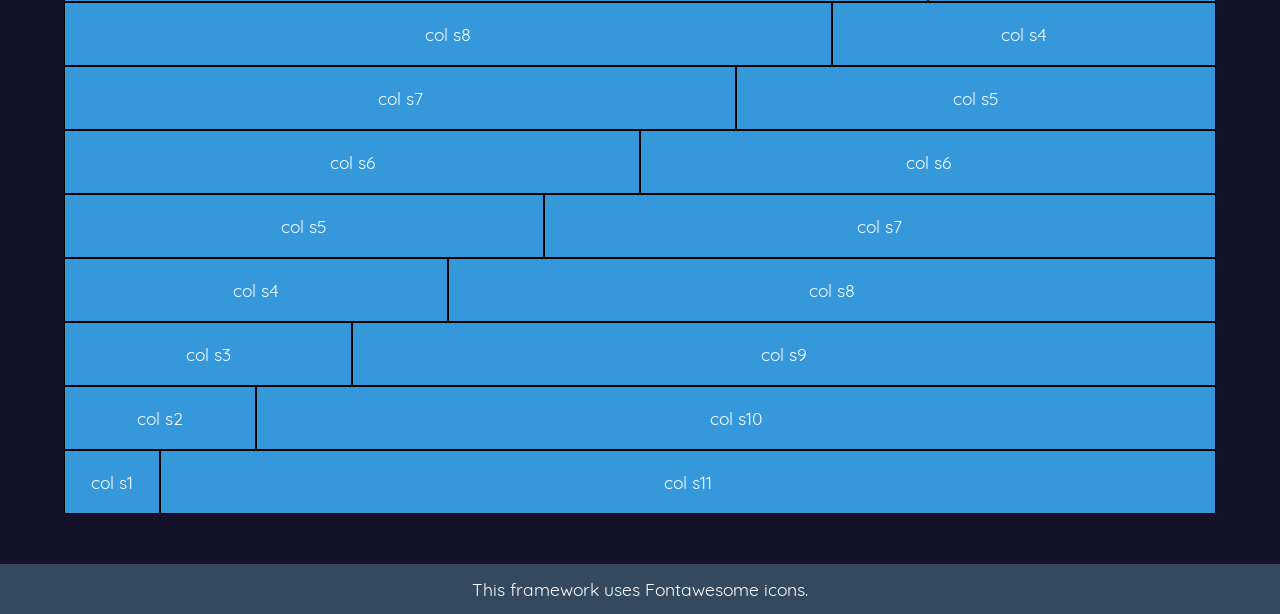
==== commit 4b8821ec: "#35 Added pagination item" ====
--- a/index.html
+++ b/index.html
@@ -5,6 +5,7 @@
         <link rel="stylesheet" href="main.css">
         <meta name="viewport" content="width=device-width, initial-scale=1.0"/>
         
+        <script defer src="scripts/fontawesome.js"></script>
         <link rel="shortcut icon" type="image/png" href="breeze.png"/>
 	</head>
     <body>
@@ -93,6 +94,34 @@
         </div>
 
         <div class="container__wide">
+            <h1>Pagination:</h1>
+
+            <div class="pagination">
+                <a class="pagination__page">
+                    <i class="fas fa-angle-double-left"></i>
+                </a>
+                <a class="pagination__page">
+                    <h4>1</h4>
+                </a>
+                <a class="pagination__page">
+                    <h4>2</h4>
+                </a>
+                <a class="pagination__page page__current">
+                    <h4>3</h4>
+                </a>
+                <a class="pagination__page">
+                    <h4>4</h4>
+                </a>
+                <a class="pagination__page">
+                    <h4>5</h4>
+                </a>
+                <a class="pagination__page">
+                    <i class="fas fa-angle-double-right"></i>
+                </a>
+            </div>
+        </div>
+
+        <div class="container__wide">
             <h1>Grid:</h1>
 
             <h2>Standard 12 column grid:</h2>
@@ -161,5 +190,9 @@
                 <div class="col s11"><p>col s11</p></div>
             </div>
         </div>
+
+        <footer>
+            <h5>This framework uses Fontawesome icons.</h5>
+        </footer>
     </body>
 </html>
--- a/main.css
+++ b/main.css
@@ -1 +1 @@
-*{top:0;left:0;margin:0;padding:0}.turquoise{background-color:#1abc9c !important}.emerald{background-color:#2ecc71 !important}.peter__river{background-color:#3498db !important}.amethyst{background-color:#9b59b6 !important}.wet__asphalt{background-color:#34495e !important}.green__sea{background-color:#16a085 !important}.nephritis{background-color:#16a085 !important}.belize__hole{background-color:#2980b9 !important}.wisteria{background-color:#8e44ad !important}.midnight__blue{background-color:#2c3e50 !important}.sunflower{background-color:#f1c40f !important}.carrot{background-color:#e67e22 !important}.alizarin{background-color:#e74c3c !important}.clouds{background-color:#ecf0f1 !important}.concrete{background-color:#95a5a6 !important}.orange{background-color:#f39c12 !important}.pumpkin{background-color:#d35400 !important}.pomegranate{background-color:#c0392b !important}.silver{background-color:#bdc3c7 !important}.asbestos{background-color:#7f8c8d !important}.red{background-color:#f44336 !important}.pink{background-color:#E91E63 !important}.purple{background-color:#9C27B0 !important}.deep__purple{background-color:#673AB7 !important}.indigo{background-color:#3F51B5 !important}.blue{background-color:#2196F3 !important}.light__blue{background-color:#03A9F4 !important}.cyan{background-color:#00BCD4 !important}.teal{background-color:#009688 !important}.green{background-color:#4CAF50 !important}.light__green{background-color:#8BC34A !important}.lime{background-color:#CDDC39 !important}.yellow{background-color:#FFEB3B !important}.amber{background-color:#FFC107 !important}.orange{background-color:#FF9800 !important}.deep__orange{background-color:#FF5722 !important}.brown{background-color:#795548 !important}.grey{background-color:#9E9E9E !important}.blue__grey{background-color:#607D8B !important}.black{background-color:#000 !important}.white{background-color:#fff !important}.night{background-color:#141228 !important}@font-face{font-family:'Raleway';src:url("../fonts/Raleway-Regular.ttf") format("truetype");font-weight:normal;font-style:normal}@font-face{font-family:'Quicksand';src:url("../fonts/Quicksand-Regular.ttf") format("truetype");font-weight:normal;font-style:normal}.button{display:block;width:auto;padding:10px 25px;color:#fff;border-radius:3px;font-size:1.2em;text-decoration:none;transition:.3s ease-in-out}.filled{border:2px solid #E91E63;box-shadow:0 0 3px #E91E63;background-color:#E91E63;color:#fff}.filled:hover{transition:.3s ease-in-out;background-color:transparent;cursor:pointer}.empty{border:2px solid #E91E63;box-shadow:0 0 3px #E91E63;background-color:transparent}.empty:hover{transition:.3s ease-in-out;color:#fff;background-color:#E91E63;cursor:pointer}.disabled{color:#34495e;box-shadow:0 0 3px #34495e;border:2px solid #34495e;cursor:default;opacity:.8}input[type="text"]{font-family:"Quicksand",sans-serif;font-size:1em;width:auto}input[type="text"].material__input{background-color:transparent;color:#fff;border:none;border-bottom:2px solid #34495e;padding:12px 5px;transition:.3s ease-in-out}input[type="text"].material__input:focus{transition:.3s ease-in-out;border-bottom:2px solid #E91E63}input[type="text"].material__input.input__error{border-bottom:2px solid #f44336}input[type="text"].flat__input{background-color:transparent;border-radius:3px;color:#fff;border:none;border:2px solid #34495e;padding:12px 20px;transition:.3s ease-in-out}input[type="text"].flat__input:focus{transition:.3s ease-in-out;border:2px solid #E91E63}input[type="text"].flat__input.input__error{border:2px solid #f44336}input[type="email"]{font-family:"Quicksand",sans-serif;font-size:1em;width:auto}input[type="email"].material__input{background-color:transparent;color:#fff;border:none;border-bottom:2px solid #34495e;padding:12px 5px;transition:.3s ease-in-out}input[type="email"].material__input:focus{transition:.3s ease-in-out;border-bottom:2px solid #E91E63}input[type="email"].material__input.input__error{border-bottom:2px solid #f44336}input[type="email"].flat__input{background-color:transparent;border-radius:3px;color:#fff;border:none;border:2px solid #34495e;padding:12px 20px;transition:.3s ease-in-out}input[type="email"].flat__input:focus{transition:.3s ease-in-out;border:2px solid #E91E63}input[type="email"].flat__input.input__error{border:2px solid #f44336}input[type="password"]{font-family:"Quicksand",sans-serif;font-size:1em;width:auto}input[type="password"].material__input{background-color:transparent;color:#fff;border:none;border-bottom:2px solid #34495e;padding:12px 5px;transition:.3s ease-in-out}input[type="password"].material__input:focus{transition:.3s ease-in-out;border-bottom:2px solid #E91E63}input[type="password"].material__input.input__error{border-bottom:2px solid #f44336}input[type="password"].flat__input{background-color:transparent;border-radius:3px;color:#fff;border:none;border:2px solid #34495e;padding:12px 20px;transition:.3s ease-in-out}input[type="password"].flat__input:focus{transition:.3s ease-in-out;border:2px solid #E91E63}input[type="password"].flat__input.input__error{border:2px solid #f44336}textarea{font-family:'Quicksand', sans-serif;font-size:1em;width:100%;height:250px;border:2px solid #cfd9db;border-radius:7px;resize:vertical;padding:12px 20px}input[type="submit"]{width:30%;height:45px;font-family:'Pacifico', cursive;font-size:1em;font-weight:100;background-color:#ECEFF1;border:2px solid #cfd9db;cursor:pointer;-webkit-border-radius:7px;border-radius:7px;margin-top:30px;color:#000;transition:all .5s}input[type="submit"]:hover,input[type="submit"]:focus{transition:all .5s;background-color:#000;color:#fff;border:2px solid #000;box-shadow:5px 5px 5px #d3d3d3}h1{font-family:"Quicksand",sans-serif;text-align:center !important;padding:70px 0 20px 0;color:#fff}h1.left{text-align:left}h1.right{text-align:right}.grid{width:100%;margin-left:auto;margin-right:auto;height:auto;display:flex;justify-content:center;flex-wrap:nowrap;align-items:center;overflow:hidden}.grid.row{flex-direction:row}.grid.column{flex-direction:column}.col{background-color:#3498db}.col.s12{width:99.99%}.col.s11{width:91.6666%}.col.s10{width:83.3333%}.col.s9{width:75%}.col.s8{width:66.6666%}.col.s7{width:58.3333%}.col.s6{width:50%}.col.s5{width:41.6666%}.col.s4{width:33.3333%}.col.s3{width:25%}.col.s2{width:16.6666%}.col.s1{width:8.3333%}.center-hor{justify-content:center}.center-ver{align-items:center}.container__wide{width:90%;height:auto;margin:50px auto 50px auto;text-align:center}.container__medium{width:60%;height:auto;margin-left:auto;margin-right:auto}.container__small{width:30%;height:auto;margin:30px auto 30px auto}body{background-color:#141228}h2{font-family:"Raleway",sans-serif;font-size:1.3em;text-align:center;font-weight:100;color:#fff;padding-top:20px;padding-bottom:10px}h3{font-family:"Raleway",sans-serif;font-size:1.1em;text-align:center;font-weight:100;color:#fff;padding-top:10px}p{font-family:"Quicksand",sans-serif;font-size:1.1em;text-align:center;font-weight:100;color:#fff;border:1px solid #000;padding:20px}a{font-family:"Quicksand",sans-serif;font-size:1.1em;text-align:center;font-weight:100}.container__inline{display:inline-block;width:220px;margin:20px}.container__inline.auto{width:auto !important}.container__inline p{border:none}.white p,.clouds p{color:#000 !important}.night{border:1px solid #fff}img{display:block;width:100px;height:100px;margin:0 auto 0 auto}
+*{top:0;left:0;margin:0;padding:0}.turquoise{background-color:#1abc9c !important}.emerald{background-color:#2ecc71 !important}.peter__river{background-color:#3498db !important}.amethyst{background-color:#9b59b6 !important}.wet__asphalt{background-color:#34495e !important}.green__sea{background-color:#16a085 !important}.nephritis{background-color:#16a085 !important}.belize__hole{background-color:#2980b9 !important}.wisteria{background-color:#8e44ad !important}.midnight__blue{background-color:#2c3e50 !important}.sunflower{background-color:#f1c40f !important}.carrot{background-color:#e67e22 !important}.alizarin{background-color:#e74c3c !important}.clouds{background-color:#ecf0f1 !important}.concrete{background-color:#95a5a6 !important}.orange{background-color:#f39c12 !important}.pumpkin{background-color:#d35400 !important}.pomegranate{background-color:#c0392b !important}.silver{background-color:#bdc3c7 !important}.asbestos{background-color:#7f8c8d !important}.red{background-color:#f44336 !important}.pink{background-color:#E91E63 !important}.purple{background-color:#9C27B0 !important}.deep__purple{background-color:#673AB7 !important}.indigo{background-color:#3F51B5 !important}.blue{background-color:#2196F3 !important}.light__blue{background-color:#03A9F4 !important}.cyan{background-color:#00BCD4 !important}.teal{background-color:#009688 !important}.green{background-color:#4CAF50 !important}.light__green{background-color:#8BC34A !important}.lime{background-color:#CDDC39 !important}.yellow{background-color:#FFEB3B !important}.amber{background-color:#FFC107 !important}.orange{background-color:#FF9800 !important}.deep__orange{background-color:#FF5722 !important}.brown{background-color:#795548 !important}.grey{background-color:#9E9E9E !important}.blue__grey{background-color:#607D8B !important}.black{background-color:#000 !important}.white{background-color:#fff !important}.night{background-color:#141228 !important}@font-face{font-family:'Raleway';src:url("../fonts/Raleway-Regular.ttf") format("truetype");font-weight:normal;font-style:normal}@font-face{font-family:'Quicksand';src:url("../fonts/Quicksand-Regular.ttf") format("truetype");font-weight:normal;font-style:normal}.button{display:block;width:auto;padding:10px 25px;color:#fff;border-radius:3px;font-size:1.2em;text-decoration:none;transition:.3s ease-in-out}.filled{border:2px solid #E91E63;box-shadow:0 0 3px #E91E63;background-color:#E91E63;color:#fff}.filled:hover{transition:.3s ease-in-out;background-color:transparent;cursor:pointer}.empty{border:2px solid #E91E63;box-shadow:0 0 3px #E91E63;background-color:transparent}.empty:hover{transition:.3s ease-in-out;color:#fff;background-color:#E91E63;cursor:pointer}.disabled{color:#34495e;box-shadow:0 0 3px #34495e;border:2px solid #34495e;cursor:default;opacity:.8}input[type="text"]{font-family:"Quicksand",sans-serif;font-size:1em;width:auto}input[type="text"].material__input{background-color:transparent;color:#fff;border:none;border-bottom:2px solid #34495e;padding:12px 5px;transition:.3s ease-in-out}input[type="text"].material__input:focus{transition:.3s ease-in-out;border-bottom:2px solid #E91E63}input[type="text"].material__input.input__error{border-bottom:2px solid #f44336}input[type="text"].flat__input{background-color:transparent;border-radius:3px;color:#fff;border:none;border:2px solid #34495e;padding:12px 20px;transition:.3s ease-in-out}input[type="text"].flat__input:focus{transition:.3s ease-in-out;border:2px solid #E91E63}input[type="text"].flat__input.input__error{border:2px solid #f44336}input[type="email"]{font-family:"Quicksand",sans-serif;font-size:1em;width:auto}input[type="email"].material__input{background-color:transparent;color:#fff;border:none;border-bottom:2px solid #34495e;padding:12px 5px;transition:.3s ease-in-out}input[type="email"].material__input:focus{transition:.3s ease-in-out;border-bottom:2px solid #E91E63}input[type="email"].material__input.input__error{border-bottom:2px solid #f44336}input[type="email"].flat__input{background-color:transparent;border-radius:3px;color:#fff;border:none;border:2px solid #34495e;padding:12px 20px;transition:.3s ease-in-out}input[type="email"].flat__input:focus{transition:.3s ease-in-out;border:2px solid #E91E63}input[type="email"].flat__input.input__error{border:2px solid #f44336}input[type="password"]{font-family:"Quicksand",sans-serif;font-size:1em;width:auto}input[type="password"].material__input{background-color:transparent;color:#fff;border:none;border-bottom:2px solid #34495e;padding:12px 5px;transition:.3s ease-in-out}input[type="password"].material__input:focus{transition:.3s ease-in-out;border-bottom:2px solid #E91E63}input[type="password"].material__input.input__error{border-bottom:2px solid #f44336}input[type="password"].flat__input{background-color:transparent;border-radius:3px;color:#fff;border:none;border:2px solid #34495e;padding:12px 20px;transition:.3s ease-in-out}input[type="password"].flat__input:focus{transition:.3s ease-in-out;border:2px solid #E91E63}input[type="password"].flat__input.input__error{border:2px solid #f44336}textarea{font-family:'Quicksand', sans-serif;font-size:1em;width:100%;height:250px;border:2px solid #cfd9db;border-radius:7px;resize:vertical;padding:12px 20px}input[type="submit"]{width:30%;height:45px;font-family:'Pacifico', cursive;font-size:1em;font-weight:100;background-color:#ECEFF1;border:2px solid #cfd9db;cursor:pointer;-webkit-border-radius:7px;border-radius:7px;margin-top:30px;color:#000;transition:all .5s}input[type="submit"]:hover,input[type="submit"]:focus{transition:all .5s;background-color:#000;color:#fff;border:2px solid #000;box-shadow:5px 5px 5px #d3d3d3}h1{font-family:"Quicksand",sans-serif;text-align:center !important;padding:70px 0 20px 0;color:#fff}h1.left{text-align:left}h1.right{text-align:right}.pagination{display:flex;flex-direction:row;justify-content:center;flex-wrap:nowrap;align-items:center}.pagination .pagination__page{display:block;width:40px;height:40px;background-color:#2c3e50;text-decoration:none;margin:5px;border-radius:3px;transition:.3s ease-in-out}.pagination .pagination__page:hover{transition:.3s ease-in-out;background-color:#E91E63;cursor:pointer}.pagination .pagination__page svg{width:16px;height:16px;margin:12px;color:#fff}.pagination .pagination__page.page__current{background-color:#E91E63}.pagination .pagination__page h4{line-height:40px;font-family:"Quicksand",sans-serif;font-size:1em;text-align:center;font-weight:100;color:#fff}.grid{width:100%;margin-left:auto;margin-right:auto;height:auto;display:flex;justify-content:center;flex-wrap:nowrap;align-items:center;overflow:hidden}.grid.row{flex-direction:row}.grid.column{flex-direction:column}.col{background-color:#3498db}.col.s12{width:99.99%}.col.s11{width:91.6666%}.col.s10{width:83.3333%}.col.s9{width:75%}.col.s8{width:66.6666%}.col.s7{width:58.3333%}.col.s6{width:50%}.col.s5{width:41.6666%}.col.s4{width:33.3333%}.col.s3{width:25%}.col.s2{width:16.6666%}.col.s1{width:8.3333%}.center-hor{justify-content:center}.center-ver{align-items:center}.container__wide{width:90%;height:auto;margin:50px auto 50px auto;text-align:center}.container__medium{width:60%;height:auto;margin-left:auto;margin-right:auto}.container__small{width:30%;height:auto;margin:30px auto 30px auto}body{background-color:#141228}h2{font-family:"Raleway",sans-serif;font-size:1.3em;text-align:center;font-weight:100;color:#fff;padding-top:20px;padding-bottom:10px}h3{font-family:"Raleway",sans-serif;font-size:1.1em;text-align:center;font-weight:100;color:#fff;padding-top:10px}p{font-family:"Quicksand",sans-serif;font-size:1.1em;text-align:center;font-weight:100;color:#fff;border:1px solid #000;padding:20px}a{font-family:"Quicksand",sans-serif;font-size:1.1em;text-align:center;font-weight:100}.container__inline{display:inline-block;width:220px;margin:20px}.container__inline.auto{width:auto !important}.container__inline p{border:none}.white p,.clouds p{color:#000 !important}.night{border:1px solid #fff}img{display:block;width:100px;height:100px;margin:0 auto 0 auto}footer{width:100%;height:auto;background-color:#34495e}footer h5{font-family:"Quicksand",sans-serif;font-size:1.1em;text-align:center;font-weight:100;color:#fff;line-height:50px}
